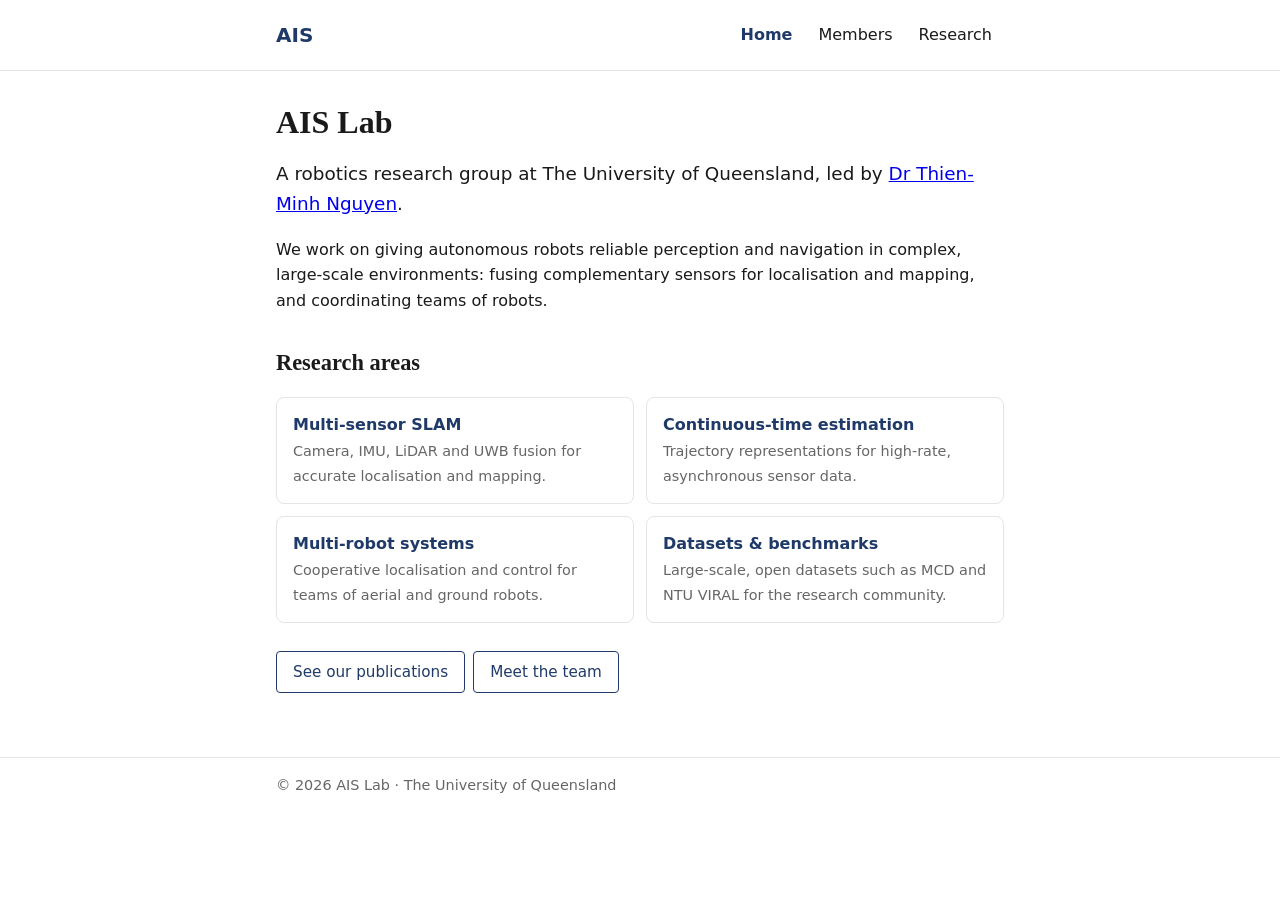
==== index.html @ 978c2a86 "feat: replace home page placeholder with lab introduction" ====
<!doctype html>
<html lang="en">
<head>
  <meta charset="utf-8">
  <meta name="viewport" content="width=device-width, initial-scale=1">
  <title>AIS Lab · The University of Queensland</title>
  <link rel="stylesheet" href="assets/style.css">
</head>
<body>
  <header>
    <div class="wrap">
      <a class="brand" href="index.html">AIS</a>
      <nav>
        <a href="index.html" aria-current="page">Home</a>
        <a href="members.html">Members</a>
        <a href="research.html">Research</a>
      </nav>
    </div>
  </header>
  <main class="wrap">
    <h1>AIS Lab</h1>
    <p class="lead">A robotics research group at The University of Queensland, led by
      <a href="https://brytsknguyen.github.io/">Dr Thien-Minh Nguyen</a>.</p>
    <p>We work on giving autonomous robots reliable perception and navigation in complex, large-scale
      environments: fusing complementary sensors for localisation and mapping, and coordinating teams of robots.</p>

    <h2>Research areas</h2>
    <ul class="areas">
      <li><strong>Multi-sensor SLAM</strong><span>Camera, IMU, LiDAR and UWB fusion for accurate localisation and mapping.</span></li>
      <li><strong>Continuous-time estimation</strong><span>Trajectory representations for high-rate, asynchronous sensor data.</span></li>
      <li><strong>Multi-robot systems</strong><span>Cooperative localisation and control for teams of aerial and ground robots.</span></li>
      <li><strong>Datasets &amp; benchmarks</strong><span>Large-scale, open datasets such as MCD and NTU VIRAL for the research community.</span></li>
    </ul>

    <p class="cta"><a class="btn" href="research.html">See our publications</a> <a class="btn" href="members.html">Meet the team</a></p>
  </main>
  <footer>
    <div class="wrap">© 2026 AIS Lab · The University of Queensland</div>
  </footer>
</body>
</html>
---- assets/style.css ----
:root {
  --bg: #ffffff;
  --text: #1a1a1a;
  --muted: #666;
  --accent: #1f3a68;
  --border: #e5e5e5;
  color-scheme: light;
}
* { box-sizing: border-box; }
body {
  margin: 0;
  font-family: system-ui, -apple-system, "Segoe UI", Roboto, sans-serif;
  line-height: 1.6;
  background: var(--bg);
  color: var(--text);
}
.wrap { max-width: 760px; margin: 0 auto; padding: 0 16px; }

header { border-bottom: 1px solid var(--border); }
header .wrap {
  display: flex; flex-wrap: wrap; align-items: center;
  justify-content: space-between; gap: 8px; padding-top: 12px; padding-bottom: 12px;
}
.brand { margin-right: auto; font-weight: 700; font-size: 1.25rem; color: var(--accent); text-decoration: none; }
nav { display: flex; flex-wrap: wrap; gap: 2px; }
nav a {
  color: var(--text); text-decoration: none;
  padding: 10px 12px; border-radius: 6px;
}
nav a:hover { background: var(--border); }
nav a[aria-current="page"] { color: var(--accent); font-weight: 600; }

main.wrap { padding-top: 32px; padding-bottom: 48px; }
h1 { font-family: Georgia, "Times New Roman", serif; font-size: 2rem; line-height: 1.2; margin: 0 0 16px; }
footer { border-top: 1px solid var(--border); color: var(--muted); font-size: .9rem; padding: 16px 0; }
@media (max-width: 480px) {
  header .wrap { flex-direction: column; align-items: flex-start; gap: 0; }
  nav { margin-left: -12px; }
}

[hidden] { display: none !important; }
h2 { font-family: Georgia, "Times New Roman", serif; font-size: 1.4rem; margin: 32px 0 16px; }
.muted { color: var(--muted); }

/* Members */
.people {
  list-style: none; margin: 0; padding: 0;
  display: grid; grid-template-columns: repeat(3, 1fr); gap: 28px 16px;
}
.person { text-align: center; font-size: .9rem; }
.avatar {
  display: block; width: 140px; height: 140px; margin: 0 auto 10px;
  border-radius: 50%; object-fit: cover; background: var(--border);
}
.avatar-empty { display: grid; place-items: center; }
.avatar-empty svg { width: 60%; height: 60%; fill: #c4c4c4; }
.person-name { font-weight: 600; font-size: 1rem; }
.person-name a { color: var(--accent); }
.person-role { color: var(--accent); }
.person-meta { color: var(--muted); font-style: italic; }
.projects { padding-left: 20px; }
.projects li { margin-bottom: 6px; }
@media (max-width: 640px) {
  .people { grid-template-columns: repeat(2, 1fr); }
  .avatar { width: 110px; height: 110px; }
}

/* Research */
.filters { display: grid; gap: 12px; margin-bottom: 8px; }
#search {
  width: 100%; padding: 10px 12px; font: inherit;
  border: 1px solid var(--border); border-radius: 6px; background: var(--bg); color: var(--text);
}
.chips { display: flex; flex-wrap: wrap; gap: 8px; }
.chip {
  font: inherit; font-size: .85rem; padding: 6px 12px; cursor: pointer;
  border: 1px solid var(--border); border-radius: 999px; background: var(--bg); color: var(--text);
}
.chip:hover { border-color: var(--accent); }
.chip[aria-pressed="true"] { background: var(--accent); border-color: var(--accent); color: #fff; }
.filter-status { font-size: .9rem; }
button.link { font: inherit; border: 0; background: none; padding: 0; color: var(--accent); cursor: pointer; text-decoration: underline; }
.pubs { list-style: none; margin: 0; padding: 0; display: grid; gap: 20px; }
.pub { display: flex; gap: 16px; align-items: flex-start; }
.thumb { flex: 0 0 160px; width: 160px; height: 100px; border-radius: 6px; object-fit: cover; background: var(--border); }
.pub-body { min-width: 0; }
.pub-title { font-weight: 600; }
.pub-authors { font-size: .9rem; }
.pub-venue { display: flex; flex-wrap: wrap; gap: 6px; align-items: center; margin-top: 4px; font-size: .8rem; }
.venue { font-weight: 700; color: var(--accent); margin-right: 4px; }
.tag { padding: 1px 8px; border-radius: 999px; background: var(--border); color: var(--muted); }
.pub-links { display: flex; flex-wrap: wrap; gap: 6px; margin-top: 8px; }
.btn {
  font: inherit; font-size: .8rem; padding: 3px 10px; cursor: pointer; text-decoration: none;
  border: 1px solid var(--accent); border-radius: 4px; background: none; color: var(--accent);
}
.btn:hover { background: var(--accent); color: #fff; }
.bibtex { font-size: .75rem; background: var(--border); padding: 10px; border-radius: 6px; overflow-x: auto; white-space: pre; }

@media (max-width: 640px) {
  .pub { flex-direction: column; }
  .thumb { width: 100%; height: 140px; flex-basis: auto; }
  .thumb-empty { display: none; }
}
.pager { display: flex; flex-wrap: wrap; justify-content: center; gap: 6px; margin-top: 32px; }
.page-btn {
  font: inherit; font-size: .9rem; min-width: 40px; padding: 6px 10px; cursor: pointer;
  border: 1px solid var(--border); border-radius: 6px; background: var(--bg); color: var(--text);
}
.page-btn:hover:not(:disabled) { border-color: var(--accent); }
.page-btn[aria-current="page"] { background: var(--accent); border-color: var(--accent); color: #fff; }
.page-btn:disabled { opacity: .4; cursor: default; }

/* Home */
.lead { font-size: 1.15rem; }
.areas { list-style: none; margin: 0; padding: 0; display: grid; grid-template-columns: repeat(2, 1fr); gap: 12px; }
.areas li { border: 1px solid var(--border); border-radius: 8px; padding: 14px 16px; }
.areas strong { display: block; color: var(--accent); }
.areas span { color: var(--muted); font-size: .9rem; }
.cta { margin-top: 28px; display: flex; flex-wrap: wrap; gap: 8px; }
.cta .btn { font-size: .95rem; padding: 8px 16px; }
@media (max-width: 640px) { .areas { grid-template-columns: 1fr; } }
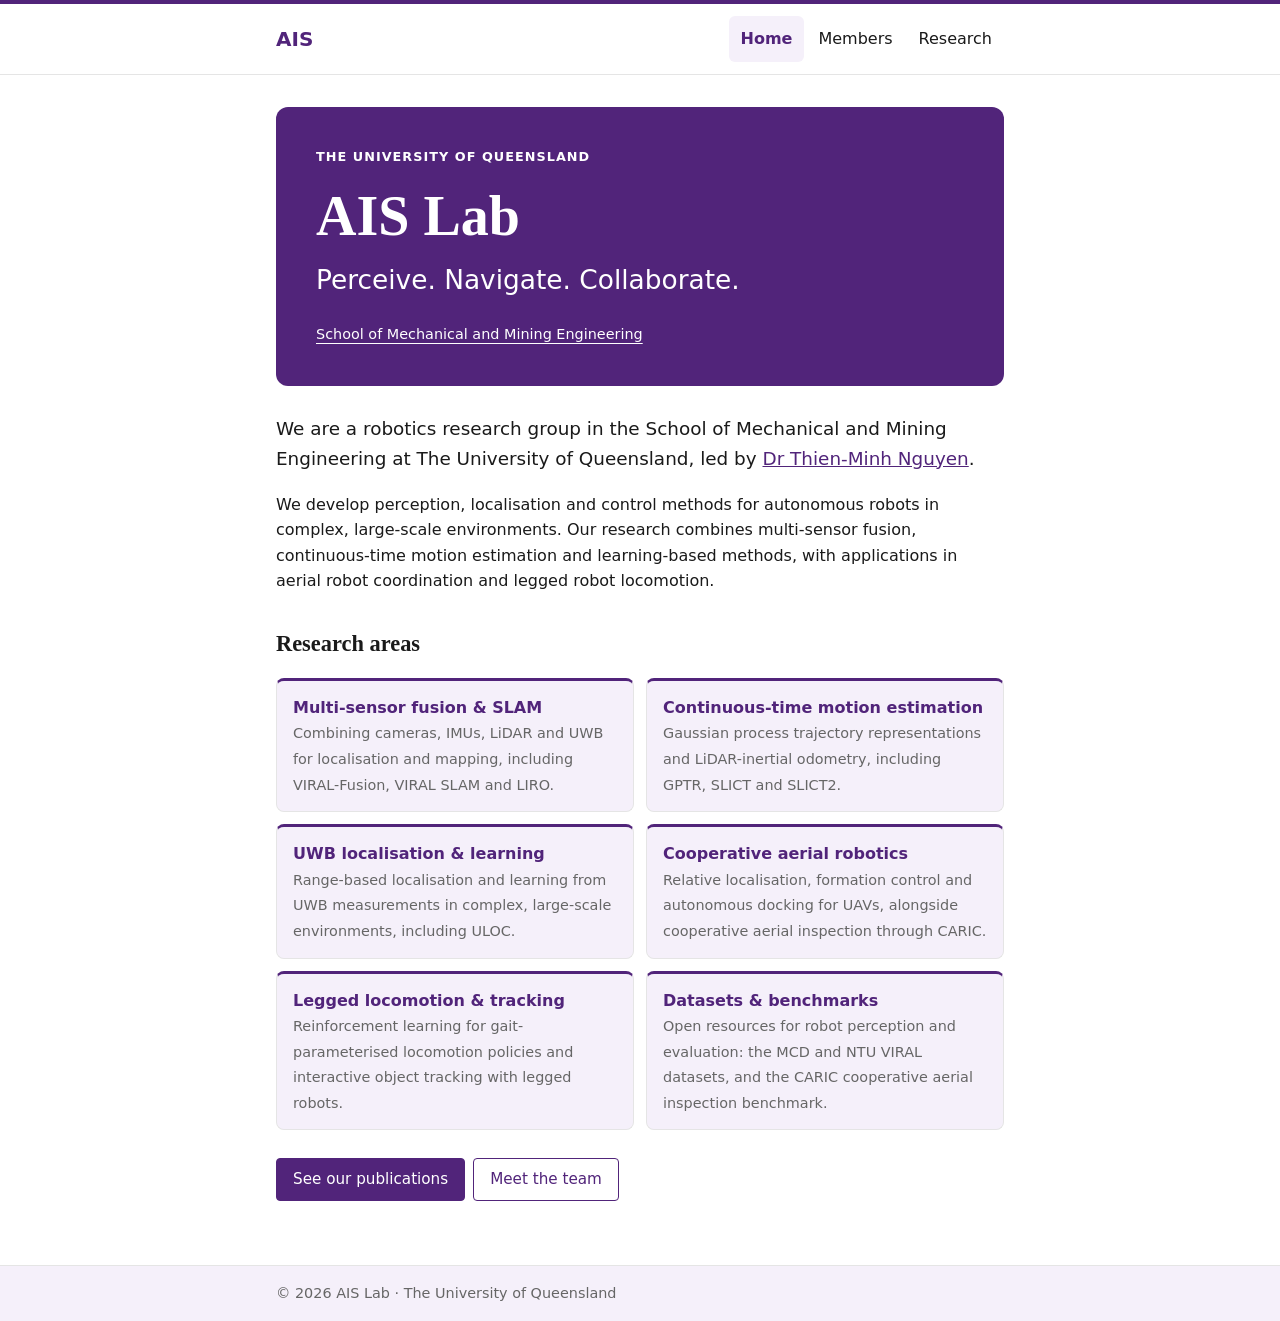
==== commit 4d628e5b: "minor change" ====
--- a/index.html
+++ b/index.html
@@ -18,18 +18,27 @@
     </div>
   </header>
   <main class="wrap">
-    <h1>AIS Lab</h1>
-    <p class="lead">A robotics research group at The University of Queensland, led by
+    <section class="hero" aria-labelledby="lab-title">
+      <p class="eyebrow">The University of Queensland</p>
+      <h1 id="lab-title">AIS Lab</h1>
+      <p class="slogan">Perceive. Navigate. Collaborate.</p>
+      <p class="affiliation"><a href="https://mechmining.uq.edu.au/">School of Mechanical and Mining Engineering</a></p>
+    </section>
+    <p class="lead">We are a robotics research group in the School of Mechanical and Mining Engineering
+      at The University of Queensland, led by
       <a href="https://brytsknguyen.github.io/">Dr Thien-Minh Nguyen</a>.</p>
-    <p>We work on giving autonomous robots reliable perception and navigation in complex, large-scale
-      environments: fusing complementary sensors for localisation and mapping, and coordinating teams of robots.</p>
+    <p>We develop perception, localisation and control methods for autonomous robots in complex, large-scale
+      environments. Our research combines multi-sensor fusion, continuous-time motion estimation and learning-based
+      methods, with applications in aerial robot coordination and legged robot locomotion.</p>
 
     <h2>Research areas</h2>
     <ul class="areas">
-      <li><strong>Multi-sensor SLAM</strong><span>Camera, IMU, LiDAR and UWB fusion for accurate localisation and mapping.</span></li>
-      <li><strong>Continuous-time estimation</strong><span>Trajectory representations for high-rate, asynchronous sensor data.</span></li>
-      <li><strong>Multi-robot systems</strong><span>Cooperative localisation and control for teams of aerial and ground robots.</span></li>
-      <li><strong>Datasets &amp; benchmarks</strong><span>Large-scale, open datasets such as MCD and NTU VIRAL for the research community.</span></li>
+      <li><strong>Multi-sensor fusion &amp; SLAM</strong><span>Combining cameras, IMUs, LiDAR and UWB for localisation and mapping, including VIRAL-Fusion, VIRAL SLAM and LIRO.</span></li>
+      <li><strong>Continuous-time motion estimation</strong><span>Gaussian process trajectory representations and LiDAR-inertial odometry, including GPTR, SLICT and SLICT2.</span></li>
+      <li><strong>UWB localisation &amp; learning</strong><span>Range-based localisation and learning from UWB measurements in complex, large-scale environments, including ULOC.</span></li>
+      <li><strong>Cooperative aerial robotics</strong><span>Relative localisation, formation control and autonomous docking for UAVs, alongside cooperative aerial inspection through CARIC.</span></li>
+      <li><strong>Legged locomotion &amp; tracking</strong><span>Reinforcement learning for gait-parameterised locomotion policies and interactive object tracking with legged robots.</span></li>
+      <li><strong>Datasets &amp; benchmarks</strong><span>Open resources for robot perception and evaluation: the MCD and NTU VIRAL datasets, and the CARIC cooperative aerial inspection benchmark.</span></li>
     </ul>
 
     <p class="cta"><a class="btn" href="research.html">See our publications</a> <a class="btn" href="members.html">Meet the team</a></p>
--- a/assets/style.css
+++ b/assets/style.css
@@ -2,7 +2,9 @@
   --bg: #ffffff;
   --text: #1a1a1a;
   --muted: #666;
-  --accent: #1f3a68;
+  --accent: #51247a;
+  --accent-dark: #3b1a59;
+  --accent-soft: #f5f0fa;
   --border: #e5e5e5;
   color-scheme: light;
 }
@@ -16,7 +18,7 @@
 }
 .wrap { max-width: 760px; margin: 0 auto; padding: 0 16px; }
 
-header { border-bottom: 1px solid var(--border); }
+header { border-top: 4px solid var(--accent); border-bottom: 1px solid var(--border); }
 header .wrap {
   display: flex; flex-wrap: wrap; align-items: center;
   justify-content: space-between; gap: 8px; padding-top: 12px; padding-bottom: 12px;
@@ -27,12 +29,13 @@
   color: var(--text); text-decoration: none;
   padding: 10px 12px; border-radius: 6px;
 }
-nav a:hover { background: var(--border); }
-nav a[aria-current="page"] { color: var(--accent); font-weight: 600; }
+nav a:hover { background: var(--accent-soft); }
+nav a[aria-current="page"] { color: var(--accent); background: var(--accent-soft); font-weight: 600; }
 
 main.wrap { padding-top: 32px; padding-bottom: 48px; }
+main a:not(.btn) { color: var(--accent); }
 h1 { font-family: Georgia, "Times New Roman", serif; font-size: 2rem; line-height: 1.2; margin: 0 0 16px; }
-footer { border-top: 1px solid var(--border); color: var(--muted); font-size: .9rem; padding: 16px 0; }
+footer { border-top: 1px solid var(--border); background: var(--accent-soft); color: var(--muted); font-size: .9rem; padding: 16px 0; }
 @media (max-width: 480px) {
   header .wrap { flex-direction: column; align-items: flex-start; gap: 0; }
   nav { margin-left: -12px; }
@@ -66,6 +69,7 @@
 }
 
 /* Research */
+.research-page .wrap { max-width: 1240px; }
 .filters { display: grid; gap: 12px; margin-bottom: 8px; }
 #search {
   width: 100%; padding: 10px 12px; font: inherit;
@@ -73,20 +77,20 @@
 }
 .chips { display: flex; flex-wrap: wrap; gap: 8px; }
 .chip {
-  font: inherit; font-size: .85rem; padding: 6px 12px; cursor: pointer;
+  font: inherit; font-size: .95rem; padding: 8px 14px; cursor: pointer;
   border: 1px solid var(--border); border-radius: 999px; background: var(--bg); color: var(--text);
 }
 .chip:hover { border-color: var(--accent); }
 .chip[aria-pressed="true"] { background: var(--accent); border-color: var(--accent); color: #fff; }
 .filter-status { font-size: .9rem; }
 button.link { font: inherit; border: 0; background: none; padding: 0; color: var(--accent); cursor: pointer; text-decoration: underline; }
-.pubs { list-style: none; margin: 0; padding: 0; display: grid; gap: 20px; }
-.pub { display: flex; gap: 16px; align-items: flex-start; }
-.thumb { flex: 0 0 160px; width: 160px; height: 100px; border-radius: 6px; object-fit: cover; background: var(--border); }
+.pubs { list-style: none; margin: 0; padding: 0; display: grid; gap: 32px; }
+.pub { display: flex; gap: 32px; align-items: flex-start; }
+.thumb { flex: 0 0 400px; width: 400px; height: 250px; border-radius: 8px; object-fit: contain; background: var(--accent-soft); }
 .pub-body { min-width: 0; }
-.pub-title { font-weight: 600; }
-.pub-authors { font-size: .9rem; }
-.pub-venue { display: flex; flex-wrap: wrap; gap: 6px; align-items: center; margin-top: 4px; font-size: .8rem; }
+.pub-title { font-weight: 600; font-size: 1.4rem; line-height: 1.45; }
+.pub-authors { font-size: 1.1rem; margin-top: 8px; }
+.pub-venue { display: flex; flex-wrap: wrap; gap: 8px; align-items: center; margin-top: 8px; font-size: .9rem; }
 .venue { font-weight: 700; color: var(--accent); margin-right: 4px; }
 .tag { padding: 1px 8px; border-radius: 999px; background: var(--border); color: var(--muted); }
 .pub-links { display: flex; flex-wrap: wrap; gap: 6px; margin-top: 8px; }
@@ -95,12 +99,12 @@
   border: 1px solid var(--accent); border-radius: 4px; background: none; color: var(--accent);
 }
 .btn:hover { background: var(--accent); color: #fff; }
+.pub-links .btn { font-size: 1rem; padding: 9px 16px; }
 .bibtex { font-size: .75rem; background: var(--border); padding: 10px; border-radius: 6px; overflow-x: auto; white-space: pre; }
 
-@media (max-width: 640px) {
+@media (max-width: 960px) {
   .pub { flex-direction: column; }
-  .thumb { width: 100%; height: 140px; flex-basis: auto; }
-  .thumb-empty { display: none; }
+  .thumb { width: 100%; height: auto; aspect-ratio: 8 / 5; flex-basis: auto; }
 }
 .pager { display: flex; flex-wrap: wrap; justify-content: center; gap: 6px; margin-top: 32px; }
 .page-btn {
@@ -112,11 +116,23 @@
 .page-btn:disabled { opacity: .4; cursor: default; }
 
 /* Home */
+.hero {
+  padding: clamp(24px, 5vw, 40px); margin-bottom: 28px; border-radius: 12px;
+  background: var(--accent); color: #fff;
+}
+.eyebrow { margin: 0 0 16px; font-size: .8rem; font-weight: 600; letter-spacing: .08em; text-transform: uppercase; }
+.hero h1 { font-size: clamp(2.5rem, 7vw, 3.5rem); margin-bottom: 12px; }
+.slogan { margin: 0 0 24px; font-size: clamp(1.2rem, 4vw, 1.65rem); line-height: 1.4; }
+.affiliation { margin: 0; font-size: .9rem; }
+.hero .affiliation a { color: #fff; text-underline-offset: 4px; }
+.hero .affiliation a:hover { text-decoration-thickness: 2px; }
 .lead { font-size: 1.15rem; }
 .areas { list-style: none; margin: 0; padding: 0; display: grid; grid-template-columns: repeat(2, 1fr); gap: 12px; }
-.areas li { border: 1px solid var(--border); border-radius: 8px; padding: 14px 16px; }
+.areas li { border: 1px solid var(--border); border-top: 3px solid var(--accent); background: var(--accent-soft); border-radius: 8px; padding: 14px 16px; }
 .areas strong { display: block; color: var(--accent); }
 .areas span { color: var(--muted); font-size: .9rem; }
 .cta { margin-top: 28px; display: flex; flex-wrap: wrap; gap: 8px; }
 .cta .btn { font-size: .95rem; padding: 8px 16px; }
+.cta .btn:first-child { background: var(--accent); color: #fff; }
+.cta .btn:first-child:hover { background: var(--accent-dark); }
 @media (max-width: 640px) { .areas { grid-template-columns: 1fr; } }
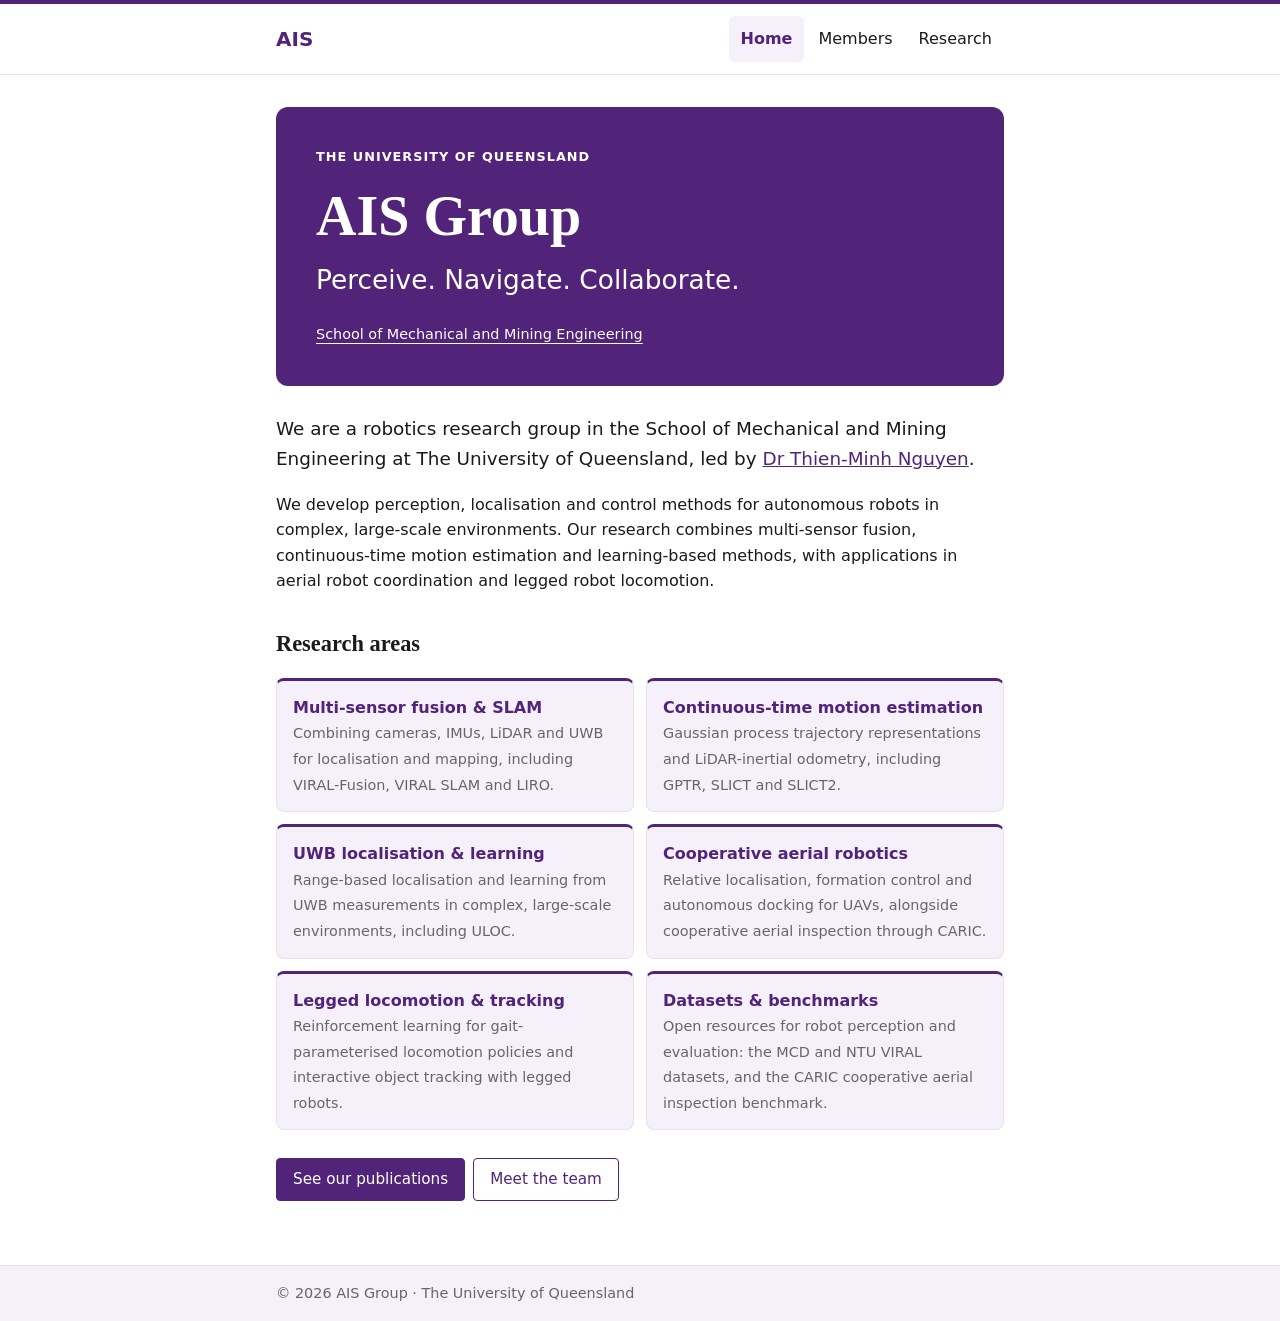
==== commit ed79f1f1: "minor change" ====
--- a/index.html
+++ b/index.html
@@ -3,7 +3,7 @@
 <head>
   <meta charset="utf-8">
   <meta name="viewport" content="width=device-width, initial-scale=1">
-  <title>AIS Lab · The University of Queensland</title>
+  <title>AIS Group · The University of Queensland</title>
   <link rel="stylesheet" href="assets/style.css">
 </head>
 <body>
@@ -18,9 +18,9 @@
     </div>
   </header>
   <main class="wrap">
-    <section class="hero" aria-labelledby="lab-title">
+    <section class="hero" aria-labelledby="group-title">
       <p class="eyebrow">The University of Queensland</p>
-      <h1 id="lab-title">AIS Lab</h1>
+      <h1 id="group-title">AIS Group</h1>
       <p class="slogan">Perceive. Navigate. Collaborate.</p>
       <p class="affiliation"><a href="https://mechmining.uq.edu.au/">School of Mechanical and Mining Engineering</a></p>
     </section>
@@ -44,7 +44,7 @@
     <p class="cta"><a class="btn" href="research.html">See our publications</a> <a class="btn" href="members.html">Meet the team</a></p>
   </main>
   <footer>
-    <div class="wrap">© 2026 AIS Lab · The University of Queensland</div>
+    <div class="wrap">© 2026 AIS Group · The University of Queensland</div>
   </footer>
 </body>
 </html>
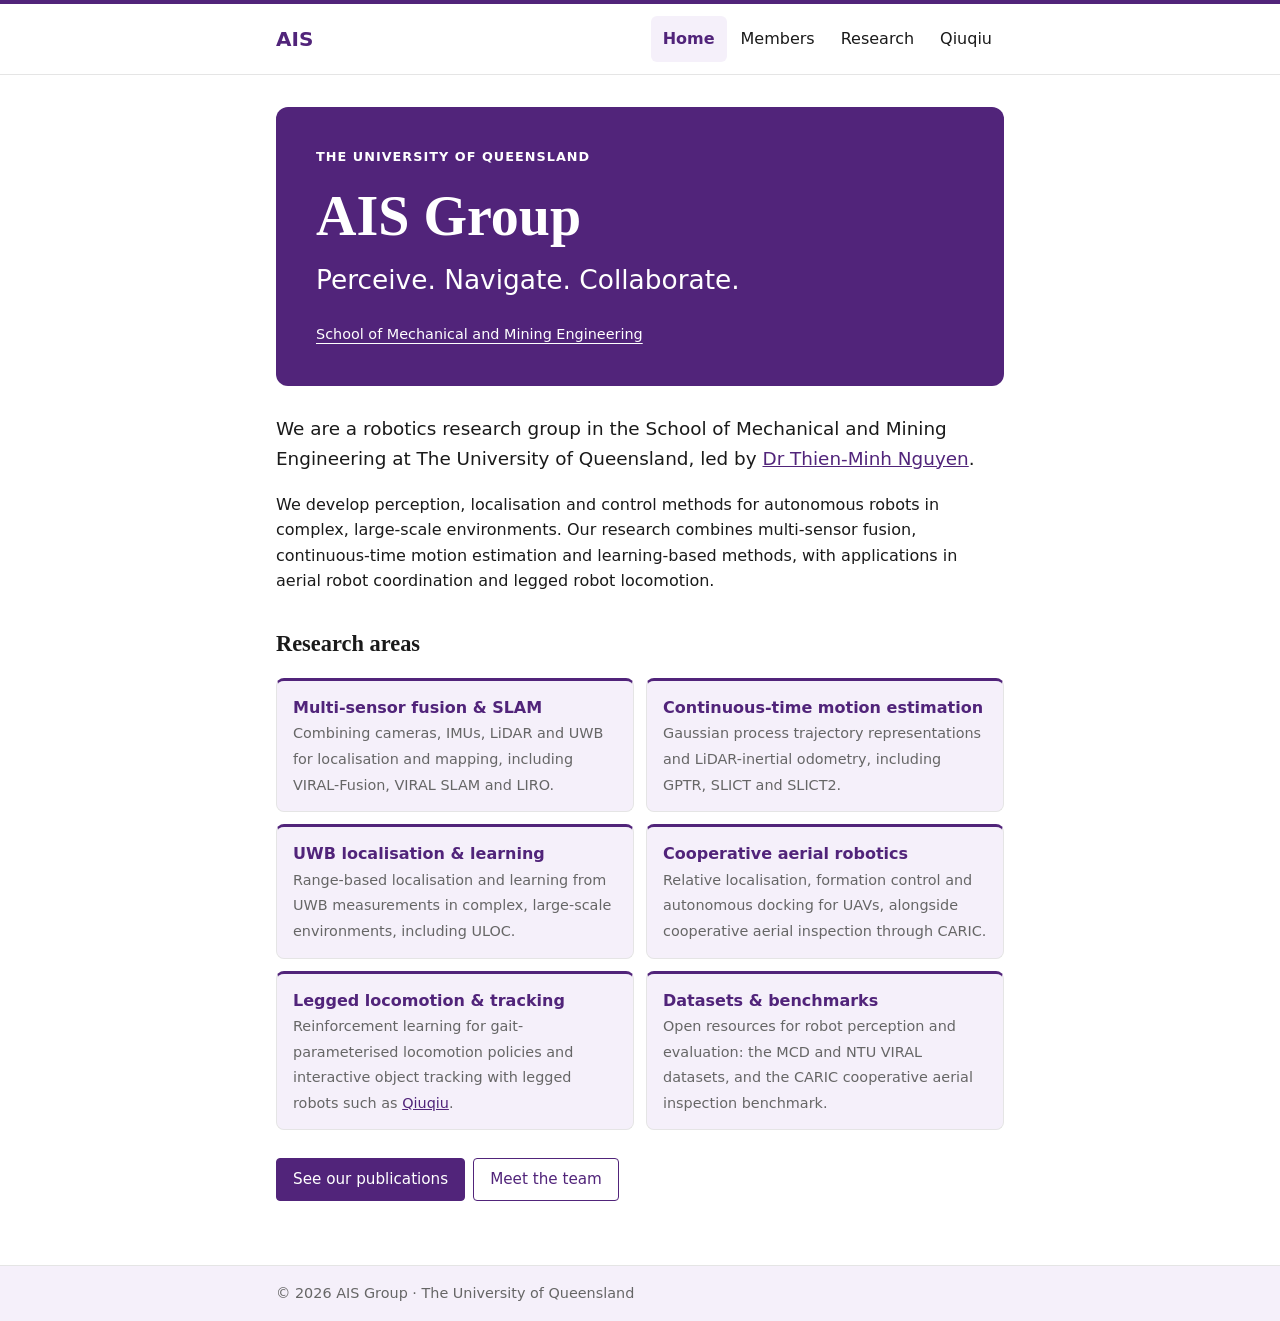
==== commit 6742ddc7: "add qiuqiu page" ====
--- a/index.html
+++ b/index.html
@@ -14,6 +14,7 @@
         <a href="index.html" aria-current="page">Home</a>
         <a href="members.html">Members</a>
         <a href="research.html">Research</a>
+        <a href="qiuqiu.html">Qiuqiu</a>
       </nav>
     </div>
   </header>
@@ -37,7 +38,7 @@
       <li><strong>Continuous-time motion estimation</strong><span>Gaussian process trajectory representations and LiDAR-inertial odometry, including GPTR, SLICT and SLICT2.</span></li>
       <li><strong>UWB localisation &amp; learning</strong><span>Range-based localisation and learning from UWB measurements in complex, large-scale environments, including ULOC.</span></li>
       <li><strong>Cooperative aerial robotics</strong><span>Relative localisation, formation control and autonomous docking for UAVs, alongside cooperative aerial inspection through CARIC.</span></li>
-      <li><strong>Legged locomotion &amp; tracking</strong><span>Reinforcement learning for gait-parameterised locomotion policies and interactive object tracking with legged robots.</span></li>
+      <li><strong>Legged locomotion &amp; tracking</strong><span>Reinforcement learning for gait-parameterised locomotion policies and interactive object tracking with legged robots such as <a href="qiuqiu.html">Qiuqiu</a>.</span></li>
       <li><strong>Datasets &amp; benchmarks</strong><span>Open resources for robot perception and evaluation: the MCD and NTU VIRAL datasets, and the CARIC cooperative aerial inspection benchmark.</span></li>
     </ul>
 
--- a/assets/style.css
+++ b/assets/style.css
@@ -136,3 +136,8 @@
 .cta .btn:first-child { background: var(--accent); color: #fff; }
 .cta .btn:first-child:hover { background: var(--accent-dark); }
 @media (max-width: 640px) { .areas { grid-template-columns: 1fr; } }
+
+/* Qiuqiu */
+.robot-figure { margin: 28px 0; }
+.robot-figure img { display: block; width: 100%; height: auto; border-radius: 12px; }
+.robot-figure figcaption { margin-top: 10px; color: var(--muted); font-size: .9rem; }
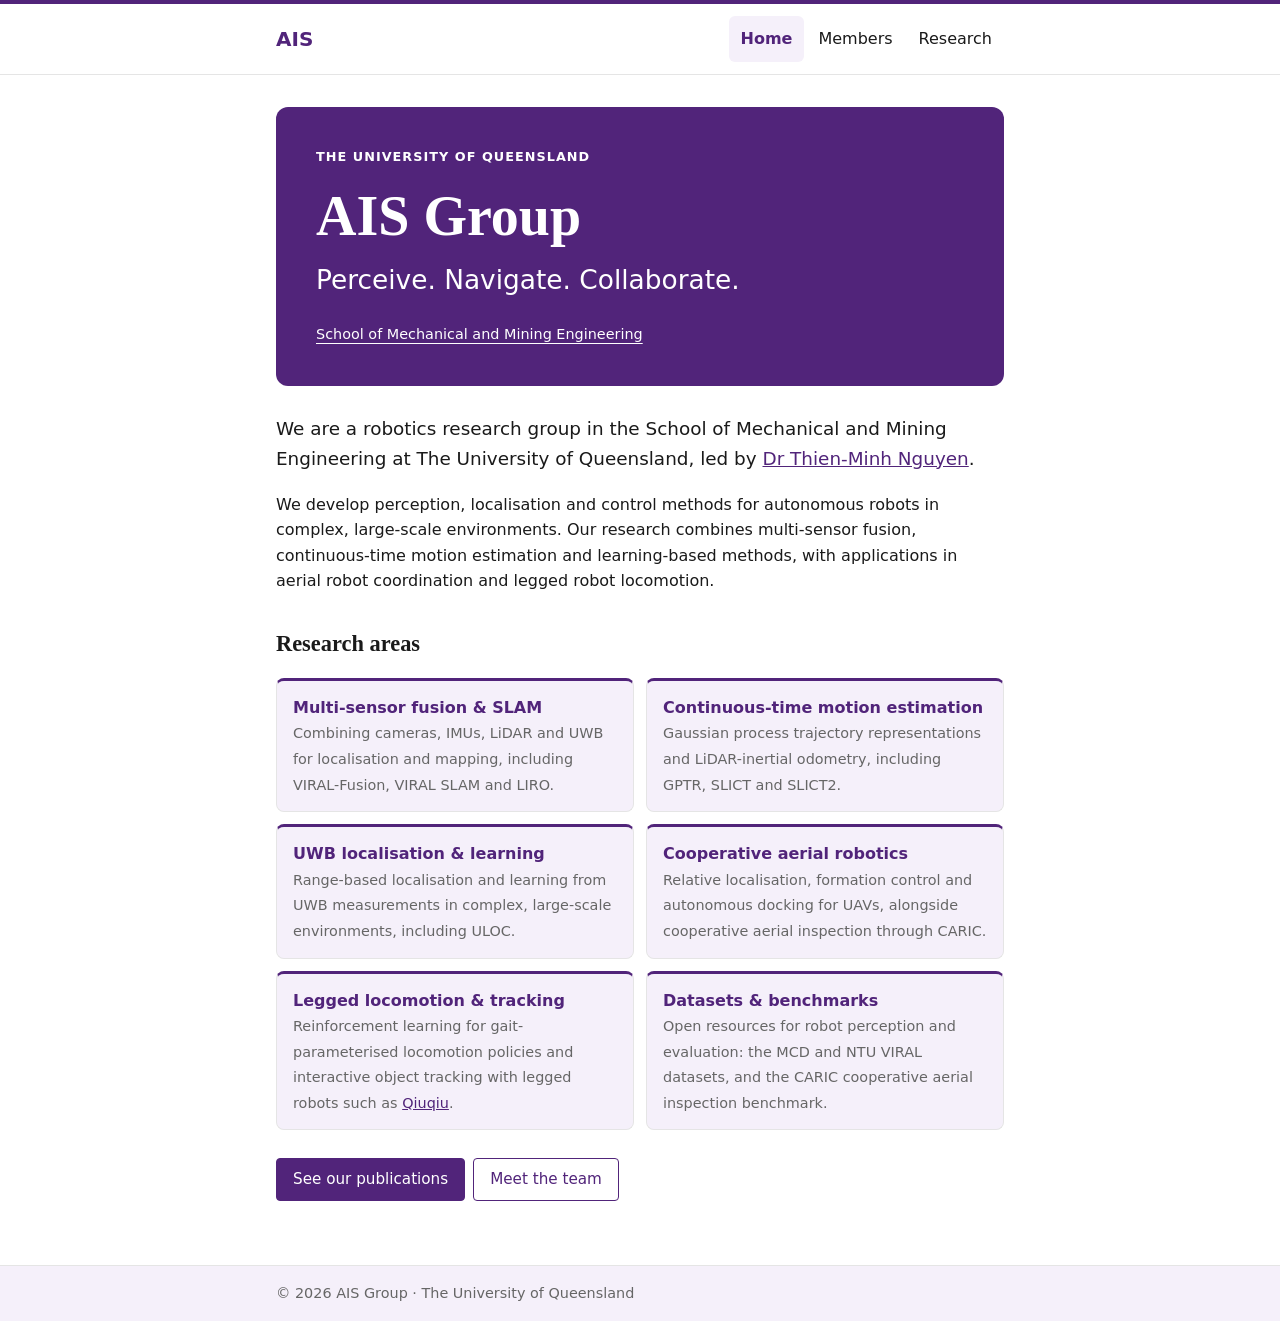
==== commit ba031bb2: "minor change" ====
--- a/index.html
+++ b/index.html
@@ -14,7 +14,6 @@
         <a href="index.html" aria-current="page">Home</a>
         <a href="members.html">Members</a>
         <a href="research.html">Research</a>
-        <a href="qiuqiu.html">Qiuqiu</a>
       </nav>
     </div>
   </header>
--- a/assets/style.css
+++ b/assets/style.css
@@ -141,3 +141,9 @@
 .robot-figure { margin: 28px 0; }
 .robot-figure img { display: block; width: 100%; height: auto; border-radius: 12px; }
 .robot-figure figcaption { margin-top: 10px; color: var(--muted); font-size: .9rem; }
+.qiuqiu-project { margin-top: 24px; padding: clamp(18px, 4vw, 28px); border: 1px solid var(--border); border-top: 3px solid var(--accent); border-radius: 10px; }
+.qiuqiu-project h3 { margin: 8px 0 16px; color: var(--accent); font-size: 1.35rem; line-height: 1.35; }
+.qiuqiu-project p:last-child { margin-bottom: 0; }
+.project-category { margin: 0; color: var(--muted); font-size: .85rem; }
+.project-figure { margin: 20px 0; }
+.project-figure img { max-width: 596px; margin: 0 auto; }
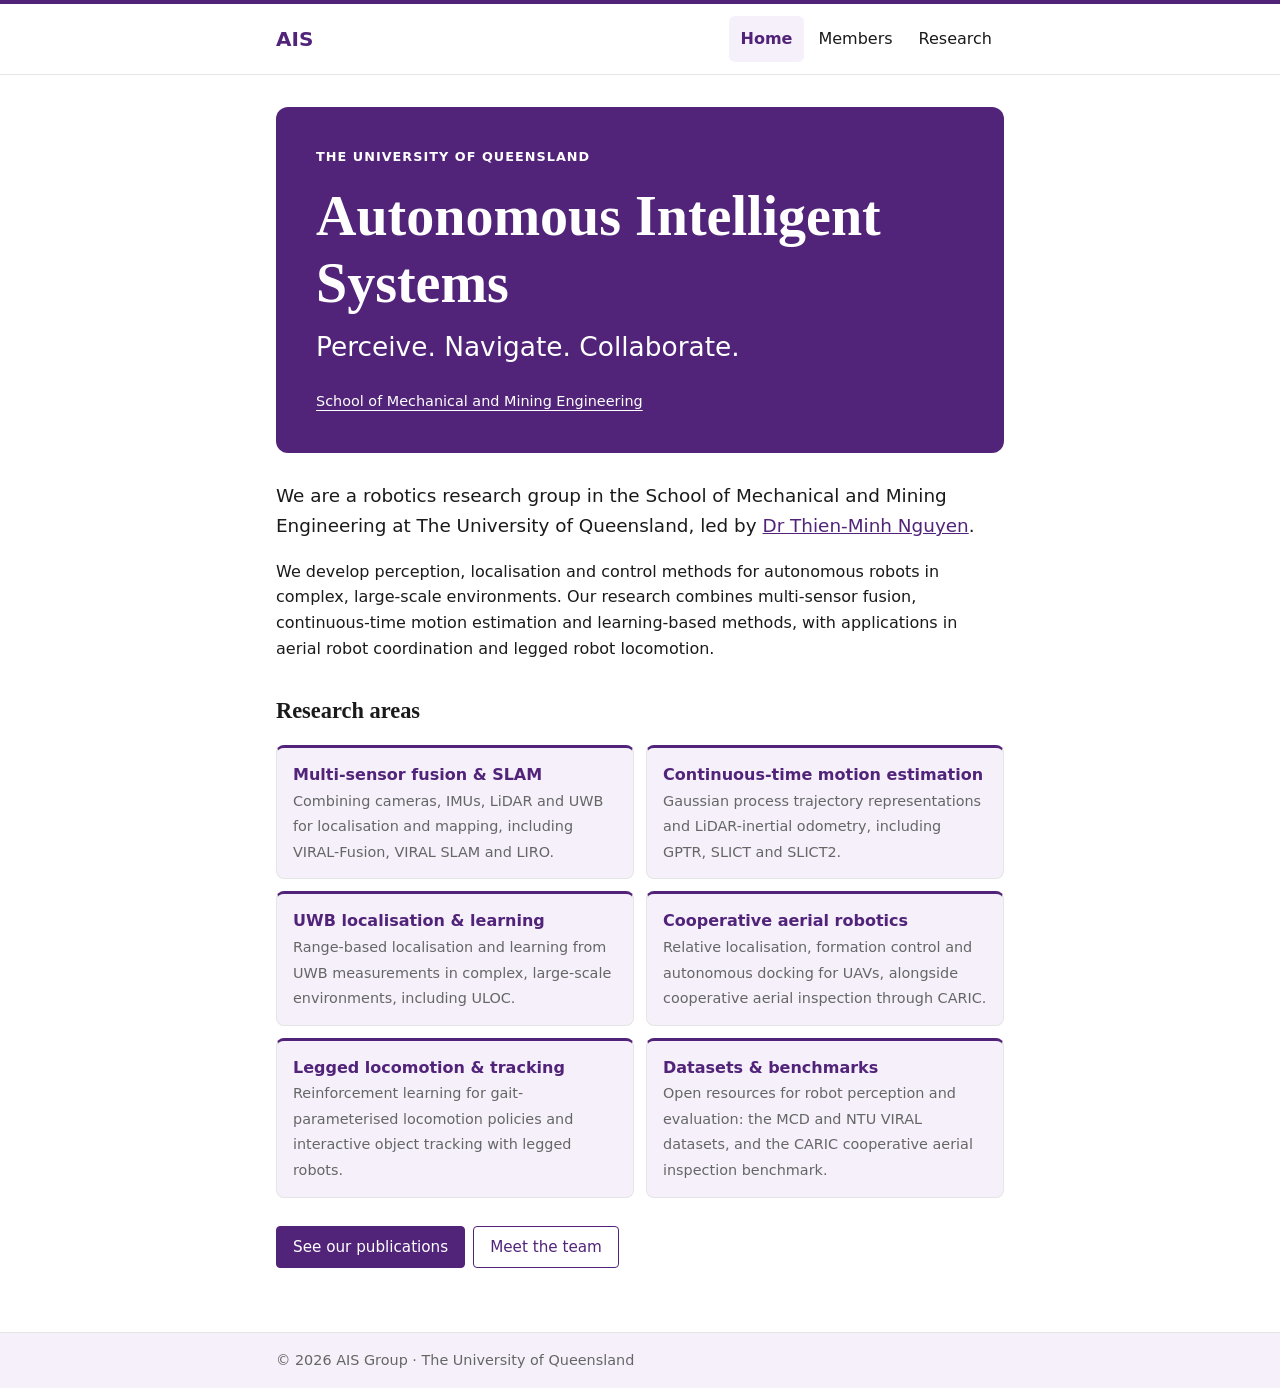
==== commit 1ae955c6: "update some details" ====
--- a/index.html
+++ b/index.html
@@ -20,7 +20,7 @@
   <main class="wrap">
     <section class="hero" aria-labelledby="group-title">
       <p class="eyebrow">The University of Queensland</p>
-      <h1 id="group-title">AIS Group</h1>
+      <h1 id="group-title">Autonomous Intelligent Systems</h1>
       <p class="slogan">Perceive. Navigate. Collaborate.</p>
       <p class="affiliation"><a href="https://mechmining.uq.edu.au/">School of Mechanical and Mining Engineering</a></p>
     </section>
@@ -37,7 +37,7 @@
       <li><strong>Continuous-time motion estimation</strong><span>Gaussian process trajectory representations and LiDAR-inertial odometry, including GPTR, SLICT and SLICT2.</span></li>
       <li><strong>UWB localisation &amp; learning</strong><span>Range-based localisation and learning from UWB measurements in complex, large-scale environments, including ULOC.</span></li>
       <li><strong>Cooperative aerial robotics</strong><span>Relative localisation, formation control and autonomous docking for UAVs, alongside cooperative aerial inspection through CARIC.</span></li>
-      <li><strong>Legged locomotion &amp; tracking</strong><span>Reinforcement learning for gait-parameterised locomotion policies and interactive object tracking with legged robots such as <a href="qiuqiu.html">Qiuqiu</a>.</span></li>
+      <li><strong>Legged locomotion &amp; tracking</strong><span>Reinforcement learning for gait-parameterised locomotion policies and interactive object tracking with legged robots.</span></li>
       <li><strong>Datasets &amp; benchmarks</strong><span>Open resources for robot perception and evaluation: the MCD and NTU VIRAL datasets, and the CARIC cooperative aerial inspection benchmark.</span></li>
     </ul>
 
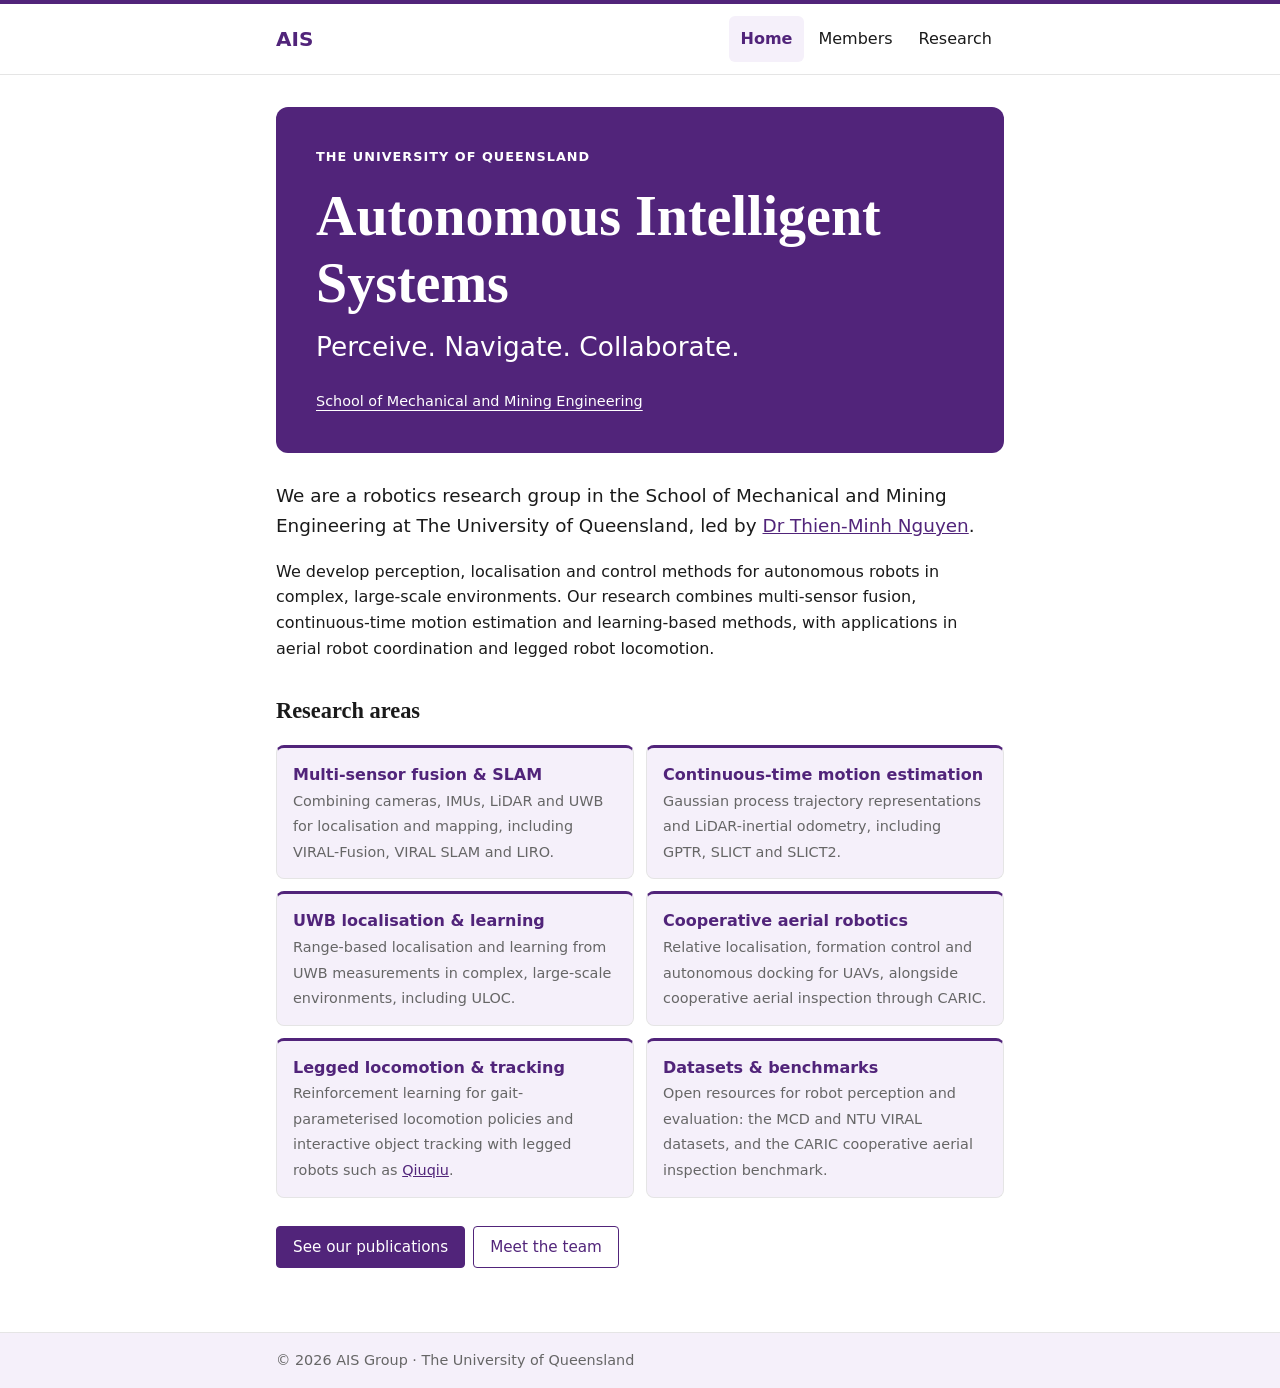
==== commit 6bb7cd17: "Merge branch 'main' of https://github.com/uq-ais/uq-ais.github.io" ====
--- a/index.html
+++ b/index.html
@@ -37,7 +37,7 @@
       <li><strong>Continuous-time motion estimation</strong><span>Gaussian process trajectory representations and LiDAR-inertial odometry, including GPTR, SLICT and SLICT2.</span></li>
       <li><strong>UWB localisation &amp; learning</strong><span>Range-based localisation and learning from UWB measurements in complex, large-scale environments, including ULOC.</span></li>
       <li><strong>Cooperative aerial robotics</strong><span>Relative localisation, formation control and autonomous docking for UAVs, alongside cooperative aerial inspection through CARIC.</span></li>
-      <li><strong>Legged locomotion &amp; tracking</strong><span>Reinforcement learning for gait-parameterised locomotion policies and interactive object tracking with legged robots.</span></li>
+      <li><strong>Legged locomotion &amp; tracking</strong><span>Reinforcement learning for gait-parameterised locomotion policies and interactive object tracking with legged robots such as <a href="qiuqiu.html">Qiuqiu</a>.</span></li>
       <li><strong>Datasets &amp; benchmarks</strong><span>Open resources for robot perception and evaluation: the MCD and NTU VIRAL datasets, and the CARIC cooperative aerial inspection benchmark.</span></li>
     </ul>
 
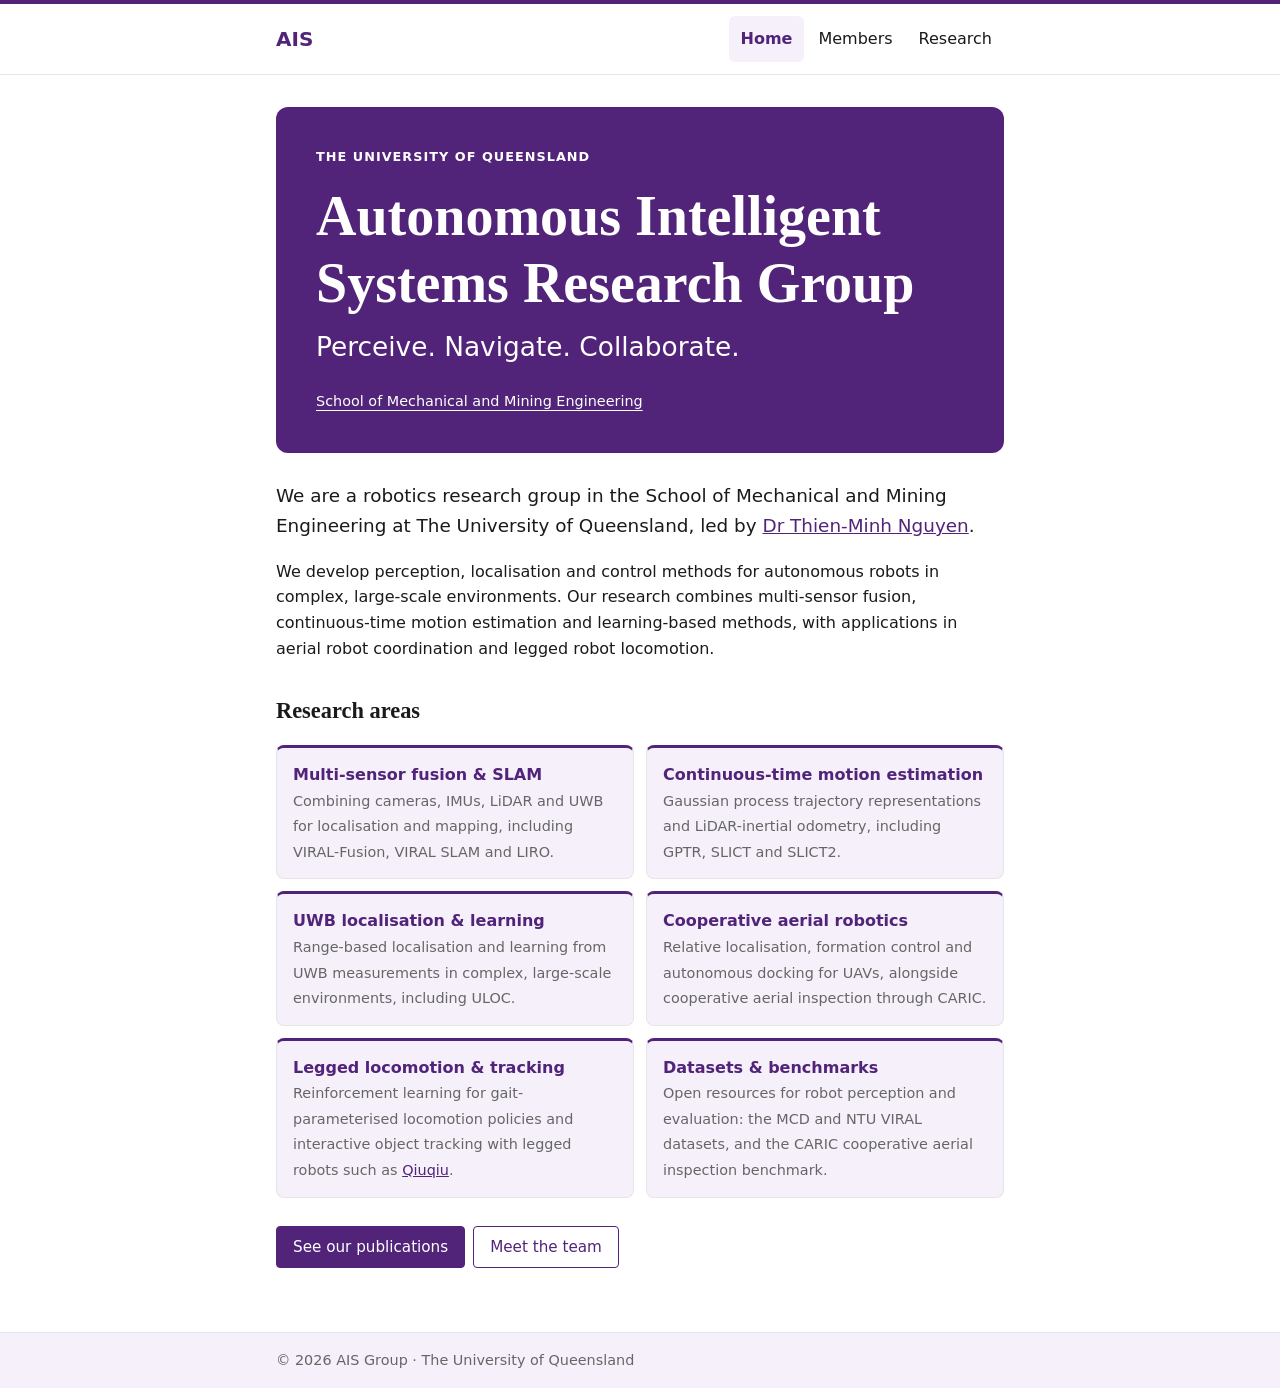
==== commit a7ac3fb2: "update the name" ====
--- a/index.html
+++ b/index.html
@@ -20,7 +20,7 @@
   <main class="wrap">
     <section class="hero" aria-labelledby="group-title">
       <p class="eyebrow">The University of Queensland</p>
-      <h1 id="group-title">Autonomous Intelligent Systems</h1>
+      <h1 id="group-title">Autonomous Intelligent Systems Research Group</h1>
       <p class="slogan">Perceive. Navigate. Collaborate.</p>
       <p class="affiliation"><a href="https://mechmining.uq.edu.au/">School of Mechanical and Mining Engineering</a></p>
     </section>
